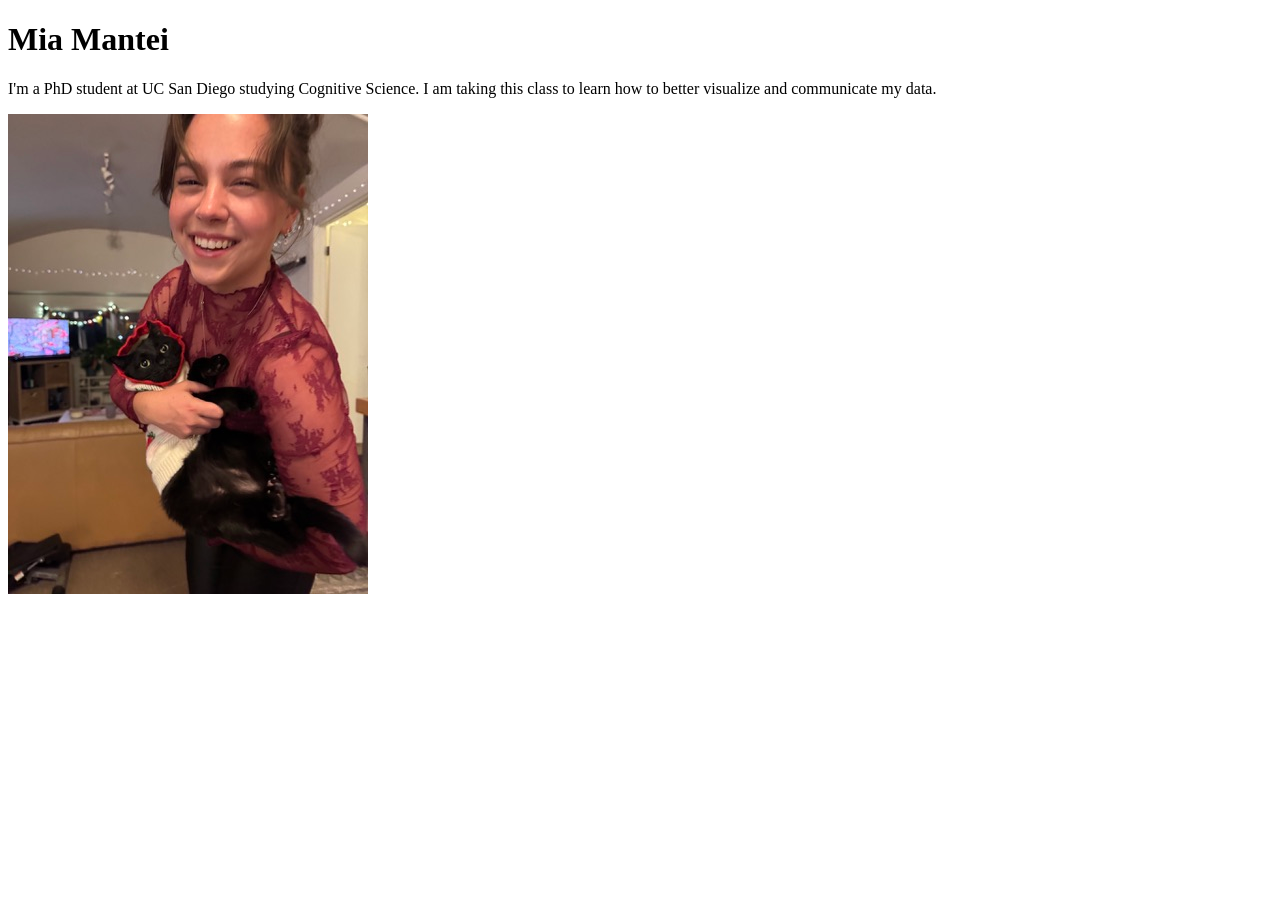
==== index.html @ 8235436b "data visualization lab 1 - added a photo" ====
<!DOCTYPE html>
<html lang="en">
<head>
    <meta charset="UTF-8">
    <meta name="viewport" content="width=device-width, initial-scale=1.0">
    <title>Mia Mantei: Personal site and portfolio</title>
</head>
<body>
    <h1>Mia Mantei</h1>
    <p> I'm a PhD student at UC San Diego studying Cognitive Science. I am taking this class to learn how to better visualize and communicate my data.</p>
    <img
     src="images/me_and_joe.jpeg"
     alt="Me smiling while holding my cat who is wearing a sweater" />
</body>
</html>
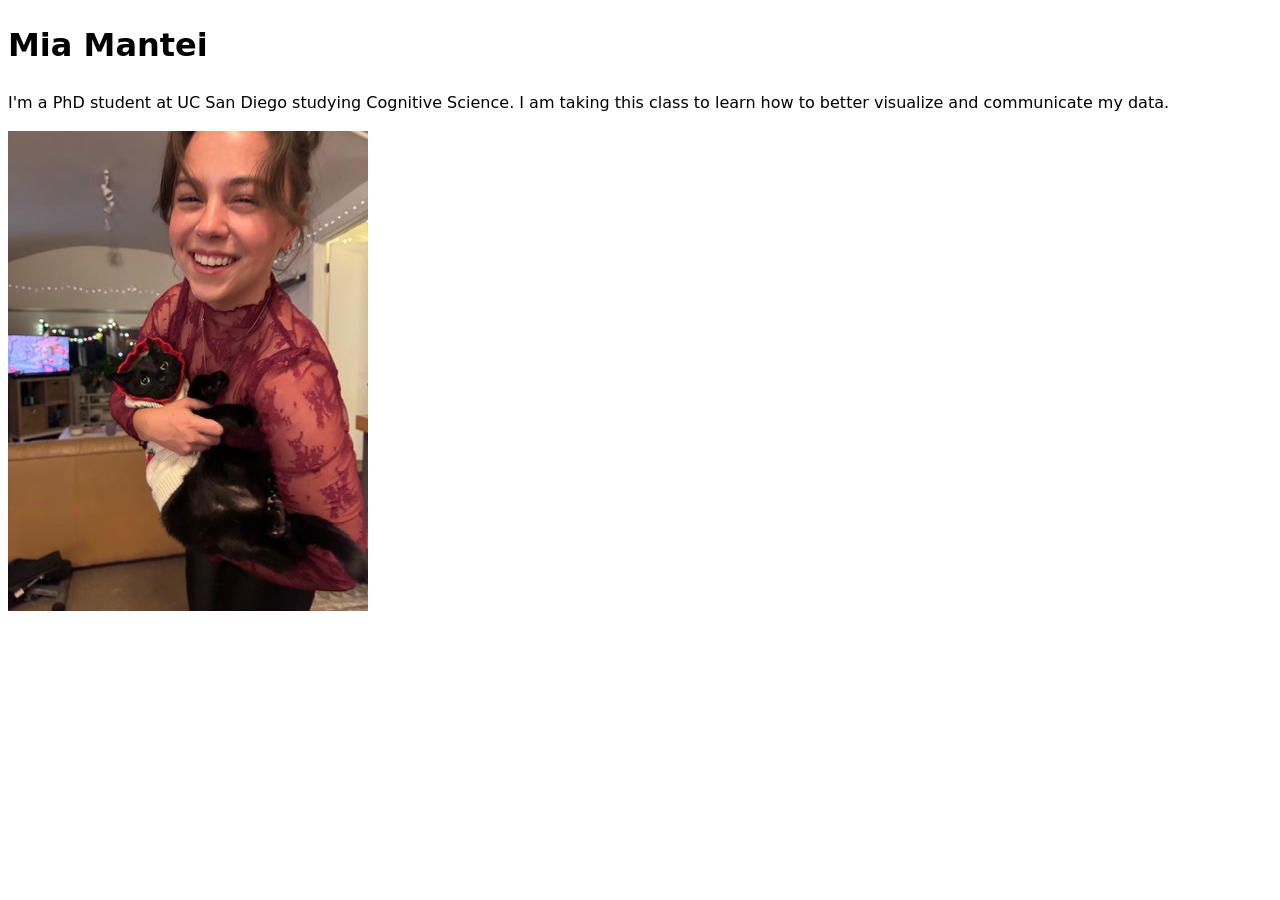
==== commit cc443e6b: "Data visualization lab 1 - changed font style" ====
--- a/index.html
+++ b/index.html
@@ -4,6 +4,7 @@
     <meta charset="UTF-8">
     <meta name="viewport" content="width=device-width, initial-scale=1.0">
     <title>Mia Mantei: Personal site and portfolio</title>
+    <link rel="stylesheet" href="style.css">
 </head>
 <body>
     <h1>Mia Mantei</h1>
--- a/style.css
+++ b/style.css
@@ -0,0 +1,6 @@
+body {
+    /* Set line height to 1.5 times the font size
+        and use the OS's UI font as the website font
+        */
+    font: 100%/1.5 system-ui;
+}
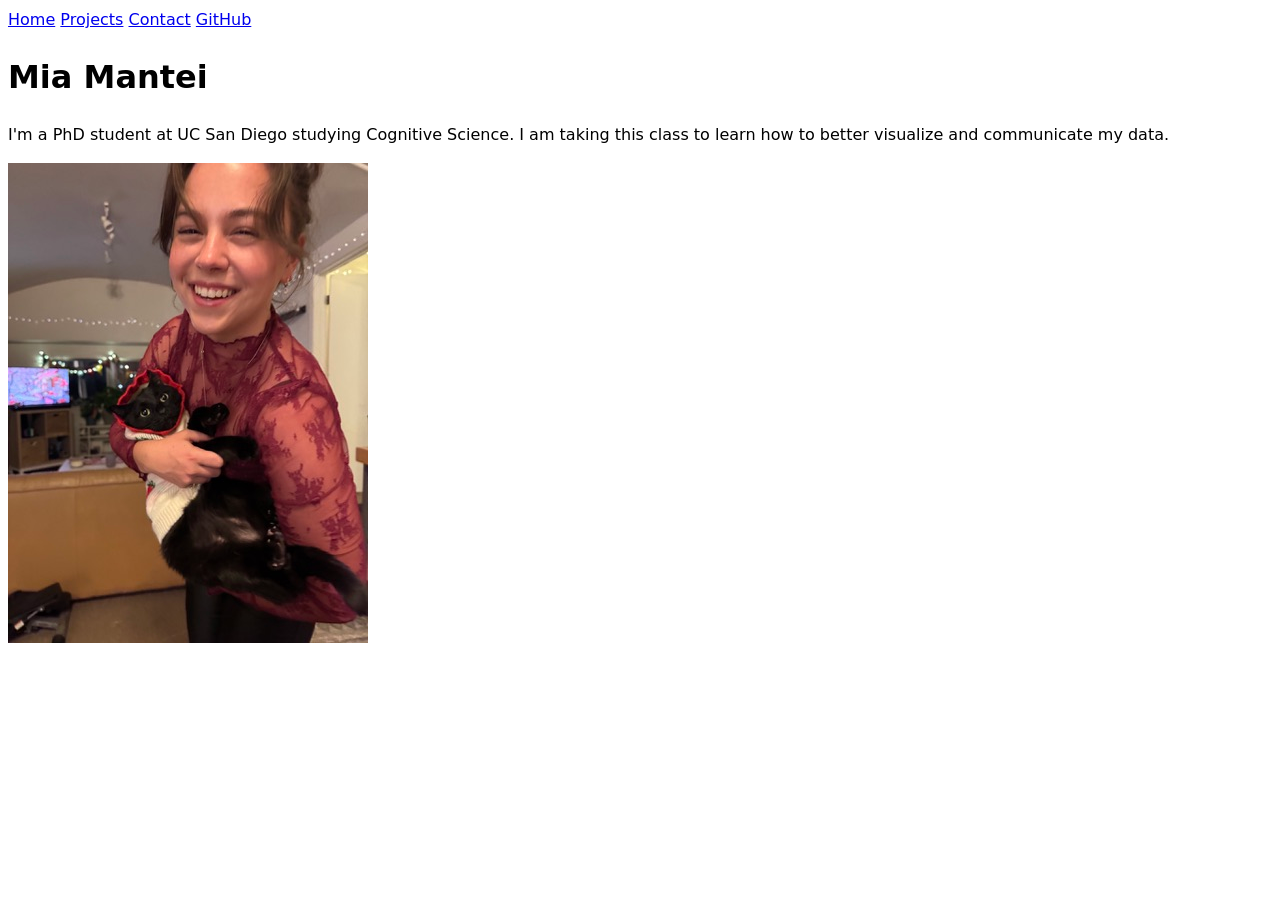
==== commit 67d77059: "Data visualization lab 1 added pages and a navigation menu" ====
--- a/index.html
+++ b/index.html
@@ -7,6 +7,12 @@
     <link rel="stylesheet" href="style.css">
 </head>
 <body>
+    <nav>
+        <a href="index.html">Home</a>
+        <a href="projects/index.html">Projects</a>
+        <a href="contact/index.html">Contact</a>
+        <a href="https://github/com/miamantei" target="_blank">GitHub</a>
+    </nav>
     <h1>Mia Mantei</h1>
     <p> I'm a PhD student at UC San Diego studying Cognitive Science. I am taking this class to learn how to better visualize and communicate my data.</p>
     <img
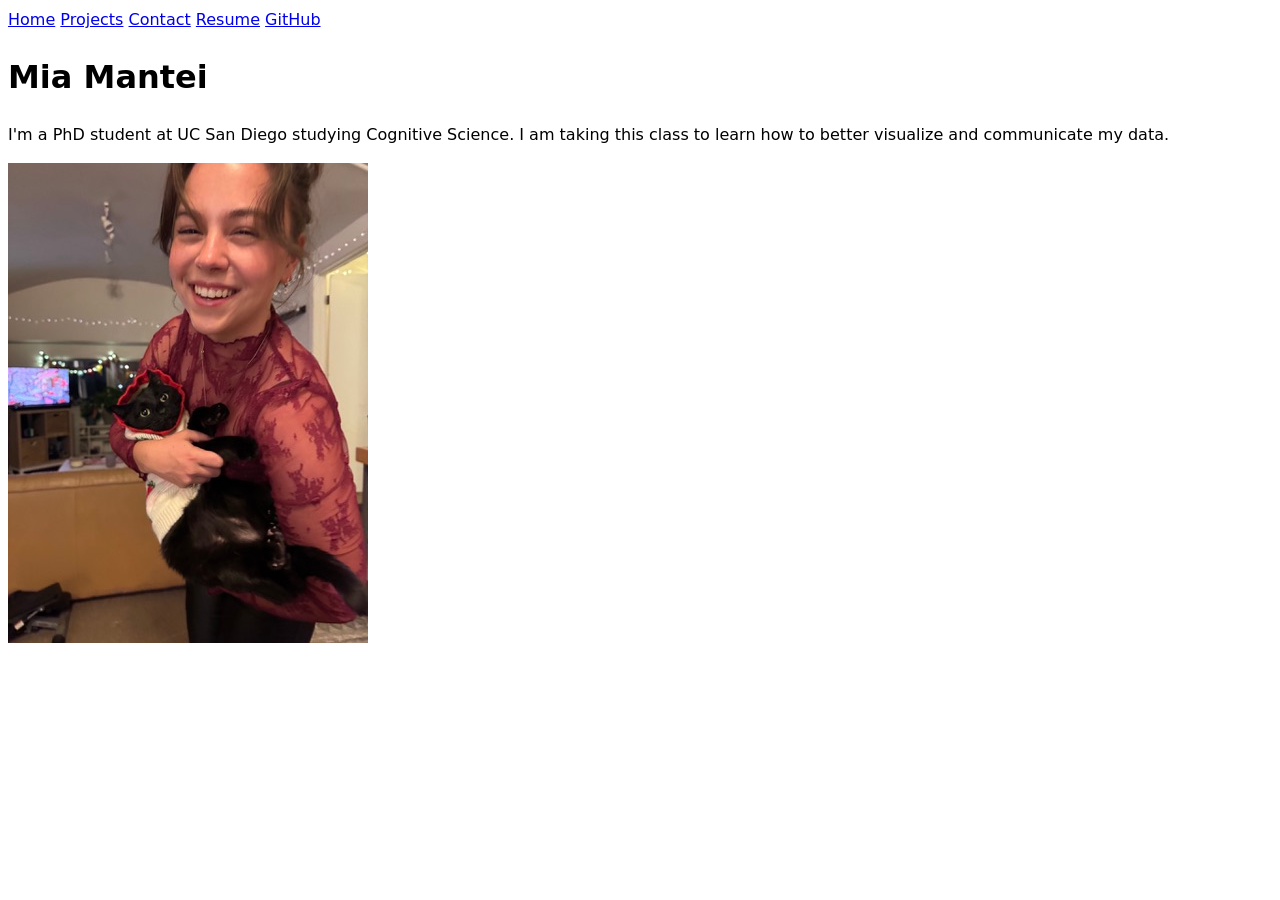
==== commit b78985d4: "Data visualization added resume" ====
--- a/index.html
+++ b/index.html
@@ -11,7 +11,8 @@
         <a href="index.html">Home</a>
         <a href="projects/index.html">Projects</a>
         <a href="contact/index.html">Contact</a>
-        <a href="https://github/com/miamantei" target="_blank">GitHub</a>
+        <a href="resume/index.html">Resume</a>
+        <a href="https://github.com/miamantei" target="_blank">GitHub</a>
     </nav>
     <h1>Mia Mantei</h1>
     <p> I'm a PhD student at UC San Diego studying Cognitive Science. I am taking this class to learn how to better visualize and communicate my data.</p>
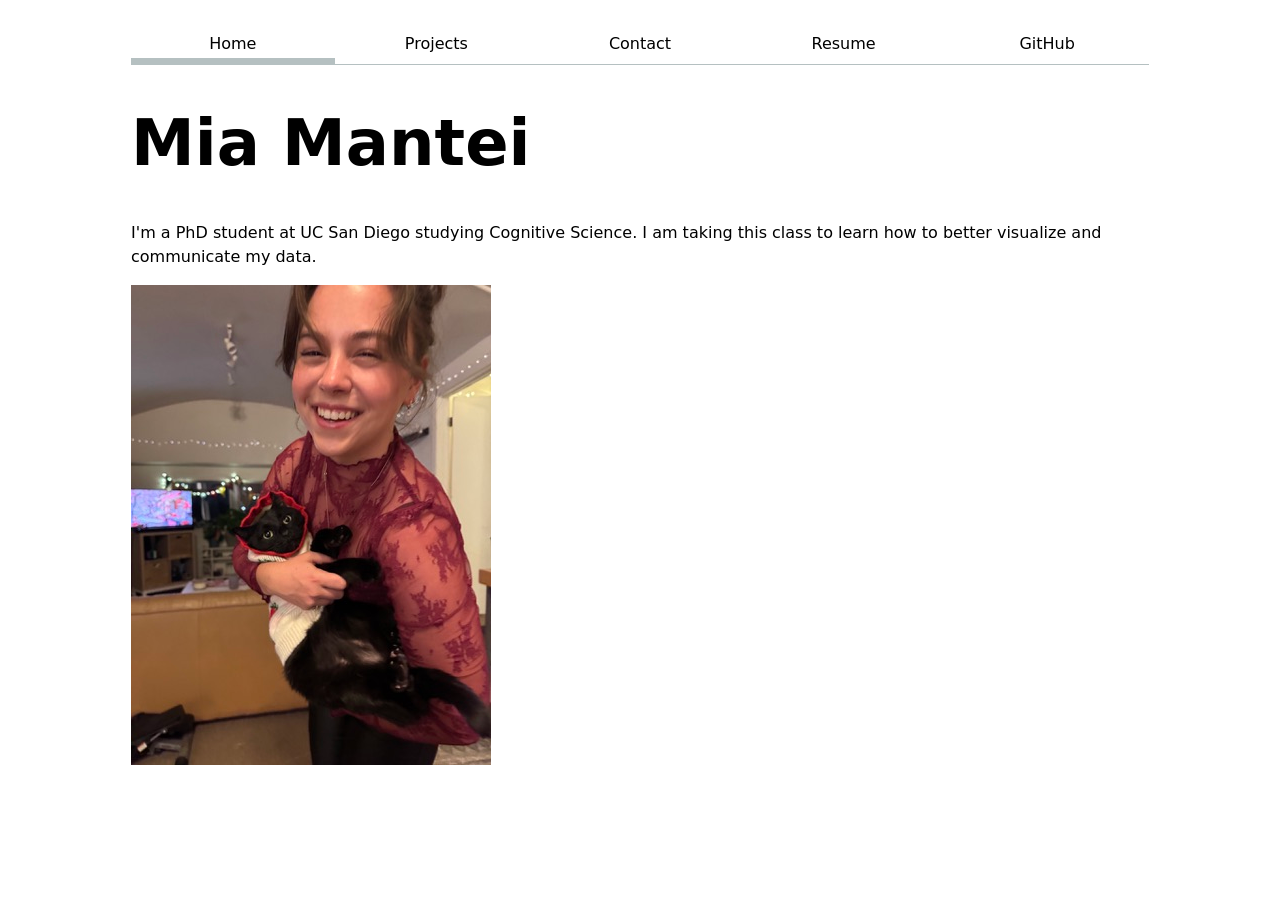
==== commit 18333851: "Lab 2: CSS styling" ====
--- a/index.html
+++ b/index.html
@@ -8,7 +8,7 @@
 </head>
 <body>
     <nav>
-        <a href="index.html">Home</a>
+        <a href="index.html" class="current">Home</a>
         <a href="projects/index.html">Projects</a>
         <a href="contact/index.html">Contact</a>
         <a href="resume/index.html">Resume</a>
--- a/style.css
+++ b/style.css
@@ -1,6 +1,136 @@
+html {
+    --color-accent: oklch(65% 50% 0);
+    accent-color: var(--color-accent);
+}
 body {
     /* Set line height to 1.5 times the font size
         and use the OS's UI font as the website font
         */
     font: 100%/1.5 system-ui;
+
+    max-width: 100ch;
+    margin-inline: auto;
+    padding: 1em
+}
+nav ul,
+nav li {
+    display: contents;
+}
+
+nav {
+    display: flex;
+    margin-bottom: 1em;
+    border-bottom: 1px solid oklch(80% 3% 200);
+}
+
+nav a {
+    flex: 1;
+    text-decoration: none;
+    color: inherit;
+    text-align: center;
+    padding: 0.5em;
+}
+
+nav a.current {
+    border-bottom: 0.4em solid oklch(80% 3% 200);
+    padding-bottom: 0.1em
+}
+
+nav a:hover {
+    border-bottom: 0.4em solid var(--color-accent);
+    padding-bottom: 0.1em;
+    background-color: oklch(from var(--color-accent) 95% 5% h);
+}
+
+input,
+textarea,
+button {
+    font: inherit;
+}
+
+form {
+    display: grid;
+    grid-template-columns: auto 1fr;
+    gap: 1em;
+}
+
+form label {
+    display: grid;
+    grid-template-columns: subgrid;
+    grid-column: 1 / -1;
+}
+
+form button {
+    grid-column: 1 / -1;
+}
+
+.projects {
+    display: grid;
+    grid-template-columns: repeat(auto-fill, minmax(15em, 1fr));
+    gap: 1em;
+}
+
+.projects article {
+    display: grid;
+    grid-template-rows: subgrid;
+    grid-row: span 3;
+}
+
+.projects h2 {
+    margin: 0;
+}
+
+h1, h2, h3, h4, h5, h6 {
+    line-height: 1.1;
+    text-wrap: balance;
+}
+
+h1 {
+    font-size: 400%;
+}
+
+section > h2 {
+    color: var(--color-accent);
+    border-bottom: 1px solid oklch(80% 3% 200);
+    padding-bottom: 0.2em;
+    margin-top: 2em;
+}
+
+section article {
+    margin-bottom: 1.5em;
+}
+
+section article header {
+    display: grid;
+    grid-template-columns: 1fr auto;
+    column-gap: 1em;
+    margin-bottom: 0.5em;
+}
+
+section article header h3,
+section article header h4 {
+    margin: 0;
+}
+
+section article header p {
+    margin: 0;
+    grid-column: 1 / -1;
+    color: oklch(45% 3% 200);
+}
+
+section article header p:has(time) {
+    grid-column: 2;
+    grid-row: 1;
+    font-size: 90%;
+    white-space: nowrap;
+}
+
+section article article {
+    margin-left: 1em;
+    padding-left: 1em;
+    border-left: 3px solid oklch(from var(--color-accent) 85% 10% h);
+}
+
+section li {
+    margin-bottom: 0.3em;
 }
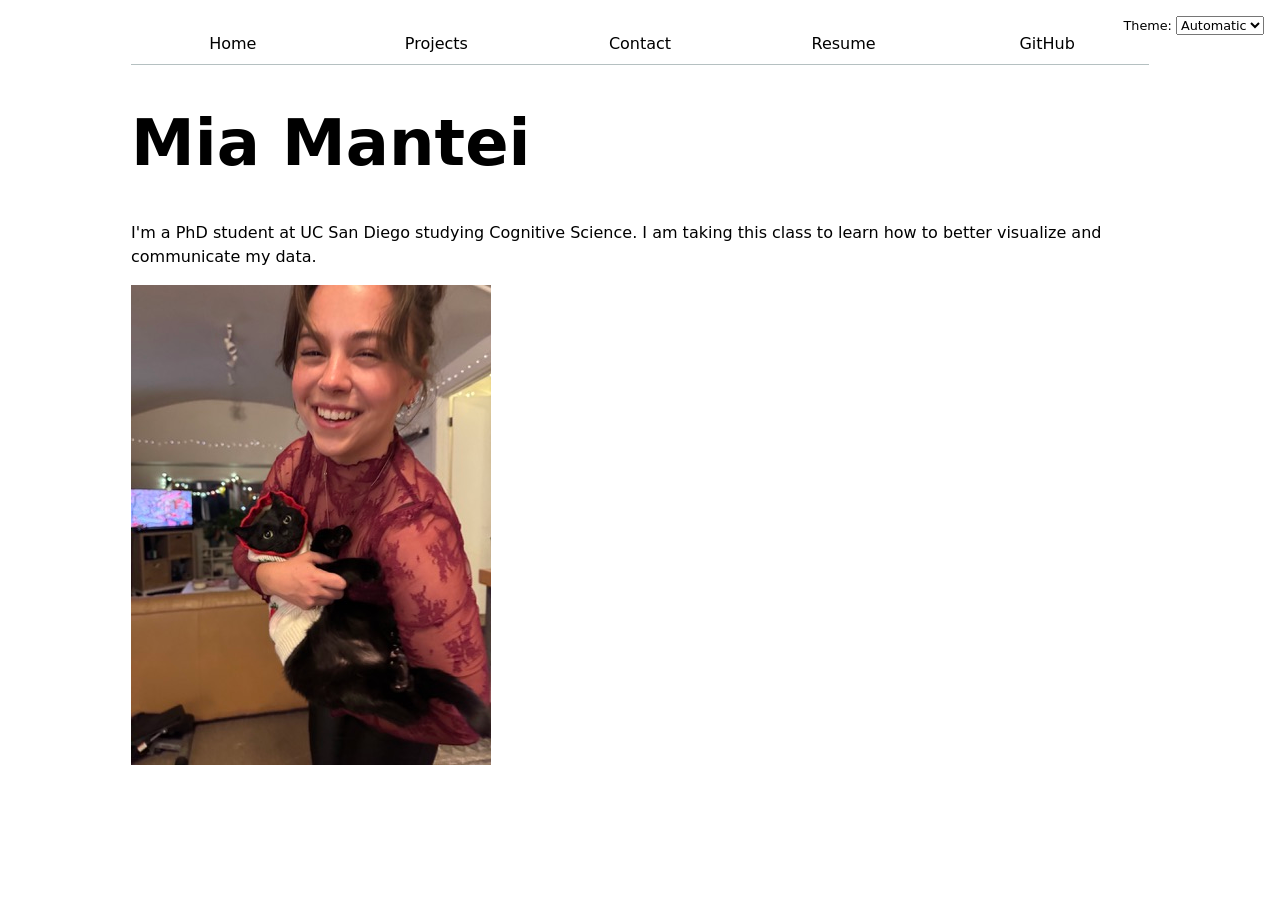
==== commit 3d036827: "Lab 3" ====
--- a/index.html
+++ b/index.html
@@ -5,15 +5,9 @@
     <meta name="viewport" content="width=device-width, initial-scale=1.0">
     <title>Mia Mantei: Personal site and portfolio</title>
     <link rel="stylesheet" href="style.css">
+    <script type="module" src="global.js"></script>
 </head>
 <body>
-    <nav>
-        <a href="index.html" class="current">Home</a>
-        <a href="projects/index.html">Projects</a>
-        <a href="contact/index.html">Contact</a>
-        <a href="resume/index.html">Resume</a>
-        <a href="https://github.com/miamantei" target="_blank">GitHub</a>
-    </nav>
     <h1>Mia Mantei</h1>
     <p> I'm a PhD student at UC San Diego studying Cognitive Science. I am taking this class to learn how to better visualize and communicate my data.</p>
     <img
--- a/style.css
+++ b/style.css
@@ -1,6 +1,7 @@
 html {
     --color-accent: oklch(65% 50% 0);
     accent-color: var(--color-accent);
+    color-scheme: light dark;
 }
 body {
     /* Set line height to 1.5 times the font size
@@ -18,6 +19,7 @@
 }
 
 nav {
+    --border-color: oklch(50% 10% 200 / 40%);
     display: flex;
     margin-bottom: 1em;
     border-bottom: 1px solid oklch(80% 3% 200);
@@ -32,19 +34,27 @@
 }
 
 nav a.current {
-    border-bottom: 0.4em solid oklch(80% 3% 200);
+    border-bottom: 0.4em solid var(--border-color);
     padding-bottom: 0.1em
 }
 
 nav a:hover {
     border-bottom: 0.4em solid var(--color-accent);
     padding-bottom: 0.1em;
-    background-color: oklch(from var(--color-accent) 95% 5% h);
+    background-color: color-mix(in oklch, var(--color-accent), canvas 85%);
+}
+
+.color-scheme {
+    position: absolute;
+    top: 1rem;
+    right: 1rem;
+    font-size: 80%;
 }
 
 input,
 textarea,
-button {
+button,
+select {
     font: inherit;
 }
 
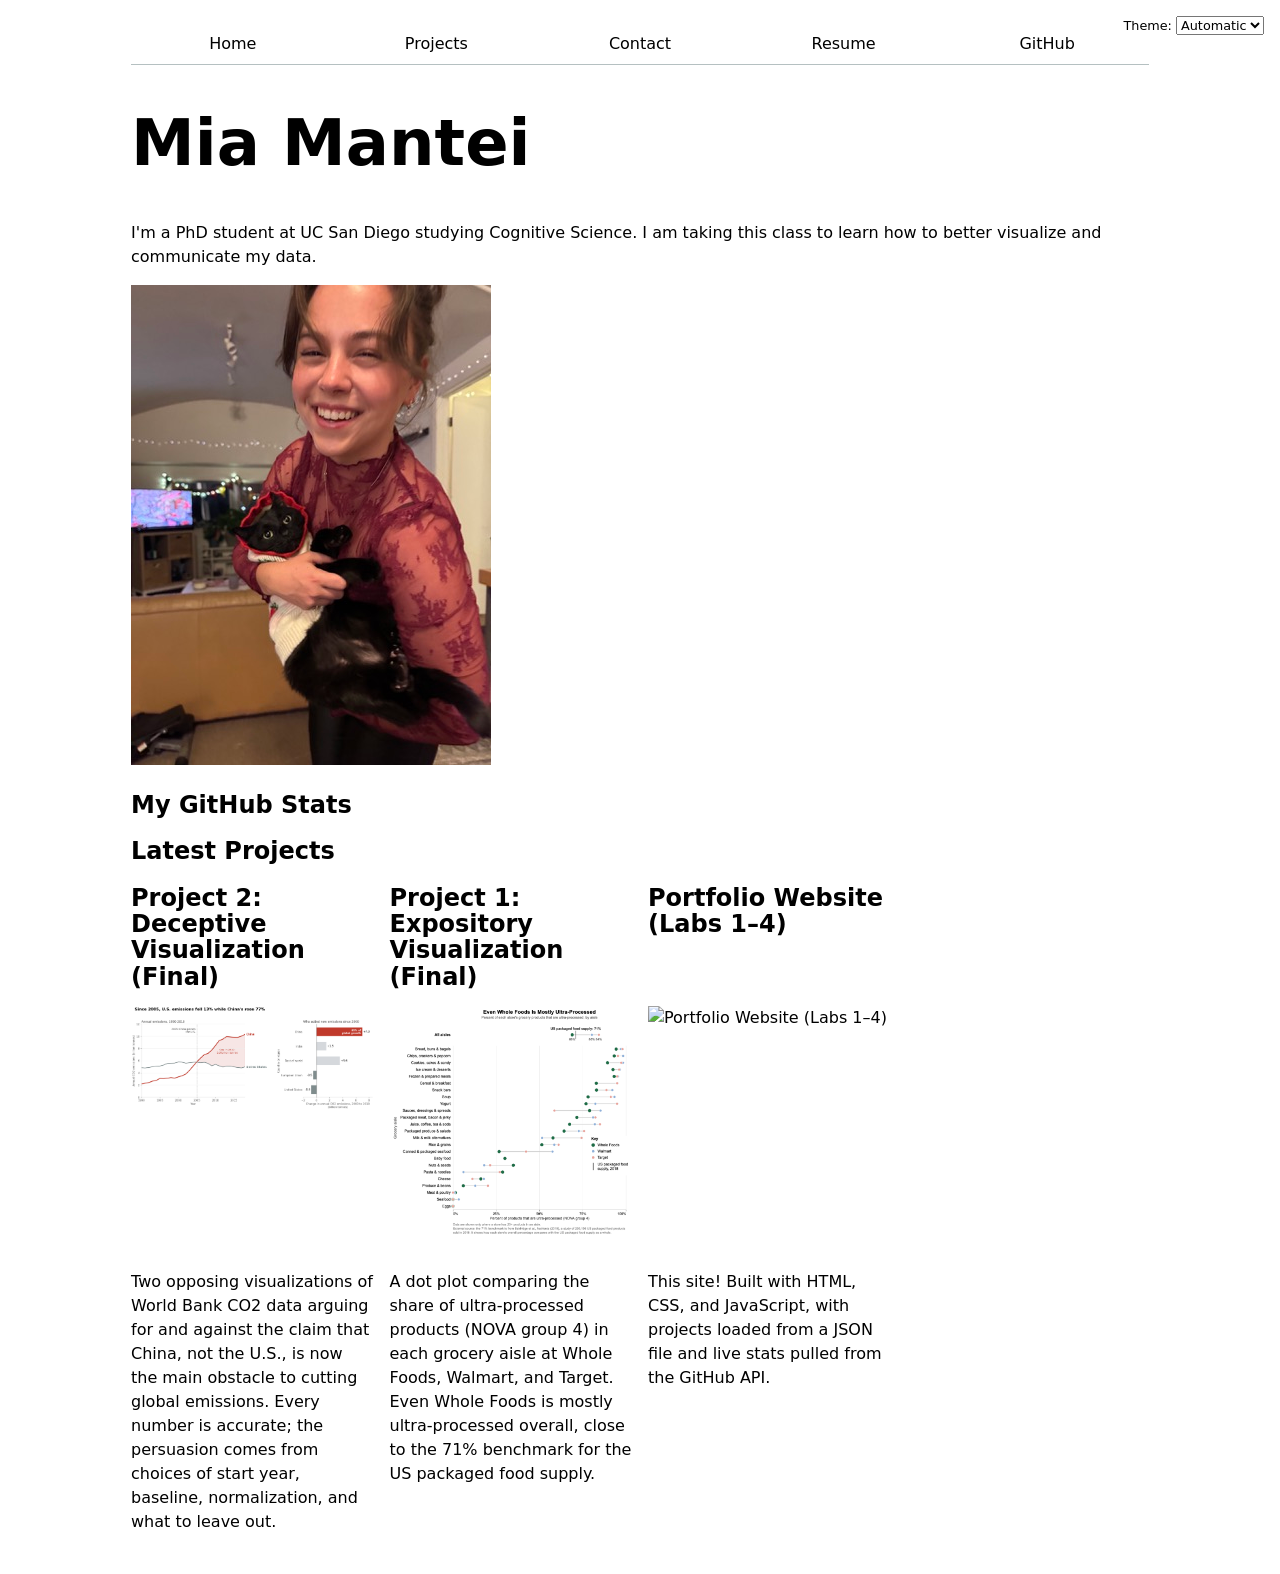
==== commit a24cd9fe: "Lab 4" ====
--- a/index.html
+++ b/index.html
@@ -6,6 +6,7 @@
     <title>Mia Mantei: Personal site and portfolio</title>
     <link rel="stylesheet" href="style.css">
     <script type="module" src="global.js"></script>
+    <script src="index.js" type="module"></script>
 </head>
 <body>
     <h1>Mia Mantei</h1>
@@ -13,5 +14,9 @@
     <img
      src="images/me_and_joe.jpeg"
      alt="Me smiling while holding my cat who is wearing a sweater" />
+    <h2>My GitHub Stats</h2>
+    <div id="profile-stats"></div>
+     <h2>Latest Projects</h2>
+<div class="projects"></div>
 </body>
 </html>
--- a/style.css
+++ b/style.css
@@ -143,4 +143,29 @@
 
 section li {
     margin-bottom: 0.3em;
+}
+
+#profile-stats dl {
+  display: grid;
+  grid-template-columns: repeat(4, 1fr);
+  text-align: center;
+}
+
+#profile-stats dt {
+  grid-row: 1;
+  font-size: 0.8em;
+  text-transform: uppercase;
+  opacity: 0.7;
+}
+
+#profile-stats dd {
+  grid-row: 2;
+  margin: 0;
+  font-size: 1.8em;
+  font-weight: bold;
+}
+
+.projects img {
+  width: 100%;
+  height: auto;
 }
